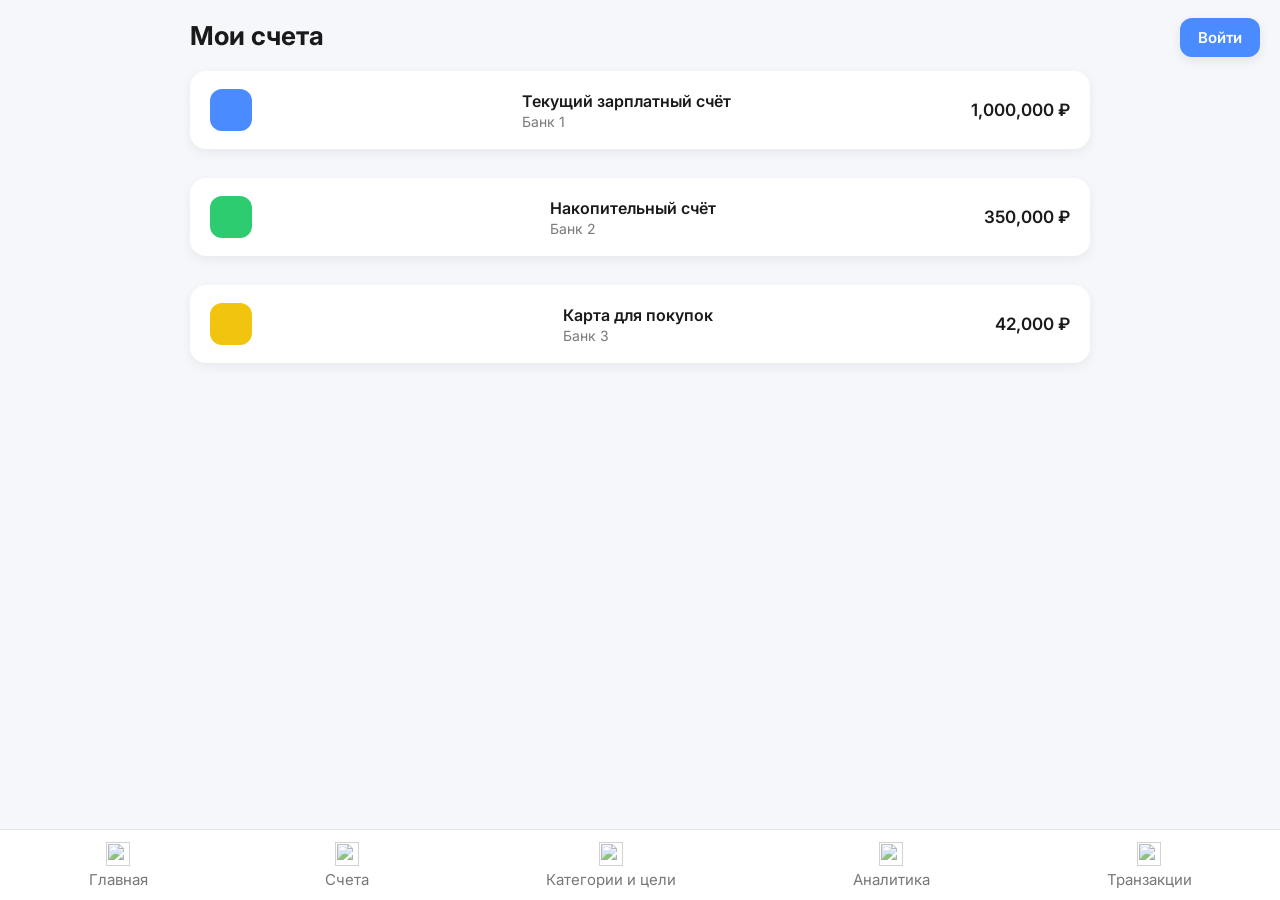
==== accounts.html @ 8734b069 "Add files via upload" ====
<!DOCTYPE html>
<html lang="ru">
<head>
    <meta charset="UTF-8">
    <title>Мои счета</title>
    <link rel="stylesheet" href="style.css">
    <link href="https://fonts.googleapis.com/css2?family=Inter:wght@400;500;600;700&display=swap" rel="stylesheet">
</head>

<body data-page="accounts">

    <div class="page-content">

        <h1 class="page-title">Мои счета</h1>

        <section class="accounts-list">

            <!-- Счета будут подставляться динамически через JS -->
            <!-- Пример статичных карточек (можно удалить, если JS сам рендерит) -->

            <div class="account-card">
                <div class="acc-icon blue"></div>
                <div class="account-info">
                    <div class="acc-title">Текущий зарплатный счёт</div>
                    <div class="acc-bank">Банк 1</div>
                </div>
                <div class="acc-value">1 000 000 ₽</div>
            </div>

            <div class="account-card">
                <div class="acc-icon green"></div>
                <div class="account-info">
                    <div class="acc-title">Накопительный счёт</div>
                    <div class="acc-bank">Банк 2</div>
                </div>
                <div class="acc-value">350 000 ₽</div>
            </div>

            <div class="account-card">
                <div class="acc-icon yellow"></div>
                <div class="account-info">
                    <div class="acc-title">Карта для покупок</div>
                    <div class="acc-bank">Банк 3</div>
                </div>
                <div class="acc-value">42 000 ₽</div>
            </div>

        </section>

    </div>

    <!-- Новый navbar -->
    <div id="navbar"></div>

    <script src="script.js"></script>
    <script>
        fetch("components/navbar.html")
            .then(res => res.text())
            .then(html => {
                document.getElementById("navbar").innerHTML = html;
            });
    </script>

</body>
</html>
---- style.css ----
:root {
    /* Основные цвета */
    --blue: #4A8BFF;
    --green: #2ECC71;
    --yellow: #F1C40F;
    --red: #E74C3C;
    --purple: #9B59B6;

    /* Текст */
    --text-main: #1A1A1A;
    --text-muted: #7A7A7A;

    /* Фон */
    --bg: #F5F7FA;
    --white: #FFFFFF;

    /* Тени */
    --shadow-sm: 0 2px 6px rgba(0,0,0,0.05);
    --shadow-md: 0 4px 12px rgba(0,0,0,0.08);
    --shadow-lg: 0 6px 16px rgba(0,0,0,0.12);

    /* Скругления */
    --radius-sm: 10px;
    --radius-md: 14px;
    --radius-lg: 16px;

    /* Отступы */
    --space-xs: 6px;
    --space-sm: 10px;
    --space-md: 16px;
    --space-lg: 22px;
    --space-xl: 28px;
}

/* БАЗОВЫЕ СТИЛИ */

body {
    margin: 0;
    padding: 0;
    font-family: "Inter", sans-serif;
    background: #f2f4f7;
    color: #222;
}

.page-content {
    padding: 20px;
    padding-bottom: 100px;
    max-width: 900px;
    margin: 0 auto;
}

.block {
    background: #ffffff;
    padding: 20px;
    border-radius: 16px;
    margin-bottom: 20px;
    box-shadow: 0 4px 12px rgba(0,0,0,0.05);
}

.block h2,
.block h3 {
    margin: 0 0 12px 0;
    font-size: 20px;
    font-weight: 600;
}

/* НИЖНЕЕ МЕНЮ (NAVBAR) */

.bottom-nav {
    position: fixed;
    bottom: 0;
    left: 0;
    width: 100%;
    height: 70px;
    background: #ffffff;
    border-top: 1px solid #e5e5e5;
    display: flex;
    justify-content: space-around;
    align-items: center;
    z-index: 100;
}

.nav-item {
    display: flex;
    flex-direction: column;
    align-items: center;
    text-decoration: none;
    color: #777;
    font-size: 13px;
}

.nav-item.active {
    color: #4a8bff;
}

.nav-icon {
    width: 24px;
    height: 24px;
    margin-bottom: 4px;
    opacity: 0.7;
}

.nav-item.active .nav-icon {
    opacity: 1;
}

/* ГЛАВНАЯ СТРАНИЦА */

/* Общий баланс */
.balance-block {
    text-align: center;
}

.balance-value {
    font-size: 32px;
    font-weight: 700;
    margin: 10px 0;
}

.balance-link {
    color: #4a8bff;
    font-size: 16px;
    cursor: pointer;
}

/* Доходы и расходы */
.income-expense {
    display: flex;
    justify-content: space-between;
    gap: 20px;
}

.income, .expense {
    width: 48%;
}

.value {
    font-size: 24px;
    font-weight: 700;
}

.green {
    color: #2ecc71;
}

.red {
    color: #e74c3c;
}

.percent {
    font-size: 16px;
    margin-top: 4px;
}

.up {
    color: #2ecc71;
}

.down {
    color: #e74c3c;
}

/* План расходов */
.plan-line {
    width: 100%;
    height: 10px;
    background: #e6e6e6;
    border-radius: 10px;
    margin: 10px 0;
}

.plan-fill {
    height: 10px;
    background: #4a8bff;
    border-radius: 10px;
}

.plan-text {
    font-size: 14px;
    color: #555;
}

/* Мои счета */
.account-card {
    display: flex;
    align-items: center;
    background: #f7f9ff;
    padding: 15px;
    border-radius: 12px;
    margin-bottom: 12px;
}

.acc-icon {
    width: 40px;
    height: 40px;
    border-radius: 12px;
    margin-right: 15px;
}

.acc-icon.blue { background: #4a8bff; }
.acc-icon.green { background: #2ecc71; }
.acc-icon.yellow { background: #f1c40f; }

.acc-info {
    flex-grow: 1;
}

.acc-title {
    font-weight: 600;
}

.acc-bank {
    font-size: 14px;
    color: #777;
}

.acc-value {
    font-weight: 700;
}

/* Категории */
.cat-item {
    display: flex;
    justify-content: space-between;
    padding: 8px 0;
    border-bottom: 1px solid #eee;
}

.cat-item:last-child {
    border-bottom: none;
}

/* Цели */
.goal-card {
    background: #f7f9ff;
    padding: 15px;
    border-radius: 12px;
    margin-bottom: 12px;
}

.goal-title {
    font-weight: 600;
    margin-bottom: 8px;
}

.goal-progress {
    width: 100%;
    height: 10px;
    background: #e6e6e6;
    border-radius: 10px;
    margin-bottom: 8px;
}

.goal-fill {
    height: 10px;
    background: #4a8bff;
    border-radius: 10px;
}

.goal-text {
    font-size: 14px;
    color: #555;
}

/* Последние транзакции */
.tr-item {
    display: flex;
    justify-content: space-between;
    padding: 10px 0;
    border-bottom: 1px solid #eee;
}

.tr-item:last-child {
    border-bottom: none;
}

/* ЛОГИН РЕГИСТРАЦИЯ */

.auth-page {
    background: #f2f4f7;
    height: 100vh;
    display: flex;
    justify-content: center;
    align-items: center;
}

.auth-container {
    width: 900px;
    background: #fff;
    border-radius: 20px;
    display: flex;
    overflow: hidden;
    box-shadow: 0 4px 20px rgba(0,0,0,0.1);
}

.auth-left {
    width: 50%;
    padding: 40px;
}

.auth-right {
    width: 50%;
    background: #4a8bff;
    color: #fff;
    padding: 40px;
    text-align: center;
}

.auth-title {
    font-size: 28px;
    font-weight: 700;
}

.auth-subtitle {
    margin-bottom: 20px;
}

.auth-tabs {
    display: flex;
    gap: 20px;
    margin-bottom: 20px;
}

.auth-tab {
    font-size: 16px;
    color: #777;
    cursor: pointer;
}

.auth-tab.active {
    color: #4a8bff;
    font-weight: 600;
}

.auth-form label {
    display: block;
    margin-top: 15px;
    font-size: 14px;
}

.auth-form input {
    width: 100%;
    padding: 12px;
    border-radius: 10px;
    border: 1px solid #ddd;
    margin-top: 5px;
}

.auth-btn {
    width: 100%;
    padding: 14px;
    background: #4a8bff;
    color: #fff;
    border: none;
    border-radius: 12px;
    margin-top: 20px;
    cursor: pointer;
    font-size: 16px;
}

.auth-btn:hover {
    background: #3a78e0;
}

.login-btn-top {
    position: fixed;
    top: 18px;
    right: 20px;
    z-index: 999;

    background: var(--blue);
    color: #fff;
    padding: 10px 18px;
    border-radius: 12px;

    font-size: 15px;
    font-weight: 600;
    text-decoration: none;

    box-shadow: var(--shadow-md);
    transition: 0.2s ease;
}

.login-btn-top:hover {
    background: #3A78E0;
    box-shadow: var(--shadow-lg);
}

/* На страницах логина/регистрации кнопку скрываем */
.auth-page .login-btn-top {
    display: none;
}


/* СТРАНИЦА СЧЕТА (accounts.html) */

.page-title {
    font-size: 26px;
    font-weight: 700;
    margin-bottom: 20px;
}

.accounts-list {
    display: flex;
    flex-direction: column;
    gap: 15px;
}

.account-card {
    display: flex;
    align-items: center;
    background: #f7f9ff;
    padding: 15px;
    border-radius: 12px;
    margin-bottom: 12px;
}

.acc-icon {
    width: 40px;
    height: 40px;
    border-radius: 12px;
    margin-right: 15px;
}

.acc-icon.blue { background: #4a8bff; }
.acc-icon.green { background: #2ecc71; }
.acc-icon.yellow { background: #f1c40f; }

.acc-info {
    flex-grow: 1;
}

.acc-title {
    font-weight: 600;
}

.acc-bank {
    font-size: 14px;
    color: #777;
}

.acc-value {
    font-weight: 700;
}

/* СТРАНИЦА КАТЕГОРИИ И ЦЕЛИ */

/* Заголовок страницы */
.page-title {
    font-size: 26px;
    font-weight: 700;
    margin-bottom: 20px;
}

/* Контейнер категорий */
.categories-list {
    display: flex;
    flex-direction: column;
    gap: 12px;
}

/* Элемент категории */
.category-card {
    background: #ffffff;
    padding: 15px;
    border-radius: 14px;
    display: flex;
    justify-content: space-between;
    align-items: center;
    box-shadow: 0 4px 12px rgba(0,0,0,0.05);
}

.category-left {
    display: flex;
    align-items: center;
    gap: 12px;
}

.category-icon {
    width: 40px;
    height: 40px;
    border-radius: 12px;
}

.category-icon.red { background: #e74c3c; }
.category-icon.green { background: #2ecc71; }
.category-icon.blue { background: #4a8bff; }
.category-icon.yellow { background: #f1c40f; }
.category-icon.purple { background: #9b59b6; }

.category-info {
    display: flex;
    flex-direction: column;
}

.category-title {
    font-size: 16px;
    font-weight: 600;
}

.category-percent {
    font-size: 14px;
    color: #777;
}

/* Цели */
.goals-list {
    display: flex;
    flex-direction: column;
    gap: 15px;
}

.goal-card {
    background: #ffffff;
    padding: 15px;
    border-radius: 14px;
    box-shadow: 0 4px 12px rgba(0,0,0,0.05);
}

.goal-title {
    font-size: 16px;
    font-weight: 600;
    margin-bottom: 8px;
}

.goal-progress {
    width: 100%;
    height: 10px;
    background: #e6e6e6;
    border-radius: 10px;
    margin-bottom: 8px;
}

.goal-fill {
    height: 10px;
    background: #4a8bff;
    border-radius: 10px;
}

.goal-text {
    font-size: 14px;
    color: #555;
}

/* СТРАНИЦА АНАЛИТИКА */

/* Заголовок страницы */
.page-title {
    font-size: 26px;
    font-weight: 700;
    margin-bottom: 20px;
}

/* Контейнер аналитики */
.analytics-block {
    display: flex;
    flex-direction: column;
    gap: 20px;
}

/* Карточка аналитики */
.analytics-card {
    background: #ffffff;
    padding: 20px;
    border-radius: 16px;
    box-shadow: 0 4px 12px rgba(0,0,0,0.05);
}

/* Заголовок блока */
.analytics-card h3 {
    margin: 0 0 12px 0;
    font-size: 20px;
    font-weight: 600;
}

/* Подписи под графиками */
.chart-info {
    font-size: 14px;
    color: #777;
    margin-top: 10px;
}

/* Легенда графиков */
.chart-legend {
    display: flex;
    gap: 15px;
    margin-top: 10px;
}

.legend-item {
    display: flex;
    align-items: center;
    gap: 6px;
    font-size: 14px;
}

.legend-color {
    width: 14px;
    height: 14px;
    border-radius: 4px;
}

.legend-green { background: #2ecc71; }
.legend-red { background: #e74c3c; }
.legend-blue { background: #4a8bff; }
.legend-yellow { background: #f1c40f; }
.legend-purple { background: #9b59b6; }

/* Карточки статистики */
.stats-grid {
    display: grid;
    grid-template-columns: repeat(2, 1fr);
    gap: 15px;
}

.stat-card {
    background: #f7f9ff;
    padding: 15px;
    border-radius: 14px;
    text-align: center;
}

.stat-title {
    font-size: 14px;
    color: #777;
}

.stat-value {
    font-size: 22px;
    font-weight: 700;
    margin-top: 6px;
}

/* Таблица категорий */
.analytics-table {
    width: 100%;
    border-collapse: collapse;
    margin-top: 10px;
}

.analytics-table th,
.analytics-table td {
    padding: 10px 0;
    border-bottom: 1px solid #eee;
    font-size: 14px;
}

.analytics-table th {
    text-align: left;
    color: #777;
    font-weight: 600;
}

.analytics-table td:last-child {
    text-align: right;
    font-weight: 600;
}

/* Прогресс-бары категорий */
.cat-progress {
    width: 100%;
    height: 8px;
    background: #e6e6e6;
    border-radius: 10px;
    margin-top: 6px;
}

.cat-fill {
    height: 8px;
    border-radius: 10px;
}

.cat-fill.green { background: #2ecc71; }
.cat-fill.red { background: #e74c3c; }
.cat-fill.blue { background: #4a8bff; }
.cat-fill.yellow { background: #f1c40f; }
.cat-fill.purple { background: #9b59b6; }

/* Графики Chart.js */
canvas {
    width: 100% !important;
    height: auto !important;
    margin-top: 10px;
}

/*  СТРАНИЦА ТРАНЗАКЦИИ */

/* Заголовок страницы */
.page-title {
    font-size: 26px;
    font-weight: 700;
    margin-bottom: 20px;
}

/* Контейнер списка транзакций */
.transactions-list {
    display: flex;
    flex-direction: column;
    gap: 15px;
}

/* Карточка транзакции */
.transaction-card {
    background: #ffffff;
    padding: 15px;
    border-radius: 14px;
    display: flex;
    justify-content: space-between;
    align-items: center;
    box-shadow: 0 4px 12px rgba(0,0,0,0.05);
}

/* Левая часть */
.transaction-left {
    display: flex;
    align-items: center;
    gap: 12px;
}

/* Иконка категории */
.transaction-icon {
    width: 40px;
    height: 40px;
    border-radius: 12px;
}

.transaction-icon.red { background: #e74c3c; }
.transaction-icon.green { background: #2ecc71; }
.transaction-icon.blue { background: #4a8bff; }
.transaction-icon.yellow { background: #f1c40f; }
.transaction-icon.purple { background: #9b59b6; }

/* Информация о транзакции */
.transaction-info {
    display: flex;
    flex-direction: column;
}

.transaction-title {
    font-size: 16px;
    font-weight: 600;
}

.transaction-subtitle {
    font-size: 14px;
    color: #777;
}

/* Сумма */
.transaction-amount {
    font-size: 18px;
    font-weight: 700;
}

.transaction-amount.red {
    color: #e74c3c;
}

.transaction-amount.green {
    color: #2ecc71;
}

/* Фильтры */
.filters-block {
    background: #ffffff;
    padding: 15px;
    border-radius: 14px;
    margin-bottom: 20px;
    box-shadow: 0 4px 12px rgba(0,0,0,0.05);
}

.filters-title {
    font-size: 18px;
    font-weight: 600;
    margin-bottom: 12px;
}

.filters-row {
    display: flex;
    gap: 10px;
}

.filter-select {
    flex: 1;
    padding: 12px;
    border-radius: 10px;
    border: 1px solid #ddd;
    background: #f7f9ff;
    font-size: 14px;
}

/* Дата */
.transaction-date {
    font-size: 14px;
    color: #999;
    margin-bottom: 6px;
}

/* Разделитель по датам */
.date-divider {
    font-size: 14px;
    font-weight: 600;
    color: #555;
    margin: 15px 0 5px 0;
}

/*  БАЗОВЫЕ КАРТОЧКИ */

.card,
.account-card,
.category-card,
.goal-card,
.transaction-card {
    background: #ffffff;
    border-radius: 16px;
    padding: 18px 20px;
    margin-bottom: 14px;

    display: flex;
    align-items: center;
    justify-content: space-between;

    box-shadow: 0 4px 12px rgba(0,0,0,0.06);
    transition: transform 0.15s ease, box-shadow 0.15s ease;
}

.card:hover,
.account-card:hover,
.category-card:hover,
.goal-card:hover,
.transaction-card:hover {
    transform: translateY(-2px);
    box-shadow: 0 6px 16px rgba(0,0,0,0.10);
}

/* ИКОНКИ */

.acc-icon,
.category-icon,
.transaction-icon {
    width: 42px;
    height: 42px;
    border-radius: 12px;
    flex-shrink: 0;
}

/* Цвета как в твоём UI */
.acc-icon.blue,
.category-icon.blue,
.transaction-icon.blue { background: #4A8BFF; }

.acc-icon.green,
.category-icon.green,
.transaction-icon.green { background: #2ECC71; }

.acc-icon.yellow,
.category-icon.yellow,
.transaction-icon.yellow { background: #F1C40F; }

.acc-icon.red,
.category-icon.red,
.transaction-icon.red { background: #E74C3C; }

.acc-icon.purple,
.category-icon.purple,
.transaction-icon.purple { background: #9B59B6; }

/* ТЕКСТ В КАРТОЧКАХ */

.account-info,
.category-info,
.transaction-info {
    margin-left: 14px;
    display: flex;
    flex-direction: column;
}

.acc-title,
.category-title,
.transaction-title {
    font-size: 16px;
    font-weight: 600;
    color: #1A1A1A;
}

.acc-bank,
.category-percent,
.transaction-subtitle {
    font-size: 14px;
    color: #7A7A7A;
    margin-top: 2px;
}

/* СУММЫ */

.acc-value,
.transaction-amount {
    font-size: 17px;
    font-weight: 600;
}

.transaction-amount.green { color: #2ECC71; }
.transaction-amount.red { color: #E74C3C; }

body {
    font-family: 'Inter', sans-serif;
    background: #F5F7FA;
    color: #1A1A1A;
    margin: 0;
    padding: 0;
}

/* Заголовки */
h1, h2, h3 {
    font-weight: 700;
    margin: 0 0 12px 0;
    color: #1A1A1A;
}

h1 { font-size: 26px; }
h2 { font-size: 22px; }
h3 { font-size: 18px; }

/* Обычный текст */
p, span, div {
    font-size: 15px;
    font-weight: 400;
}

/* Второстепенный текст */
.text-muted {
    color: #7A7A7A;
    font-size: 14px;
}

/* Жирный текст */
.text-bold {
    font-weight: 600;
}
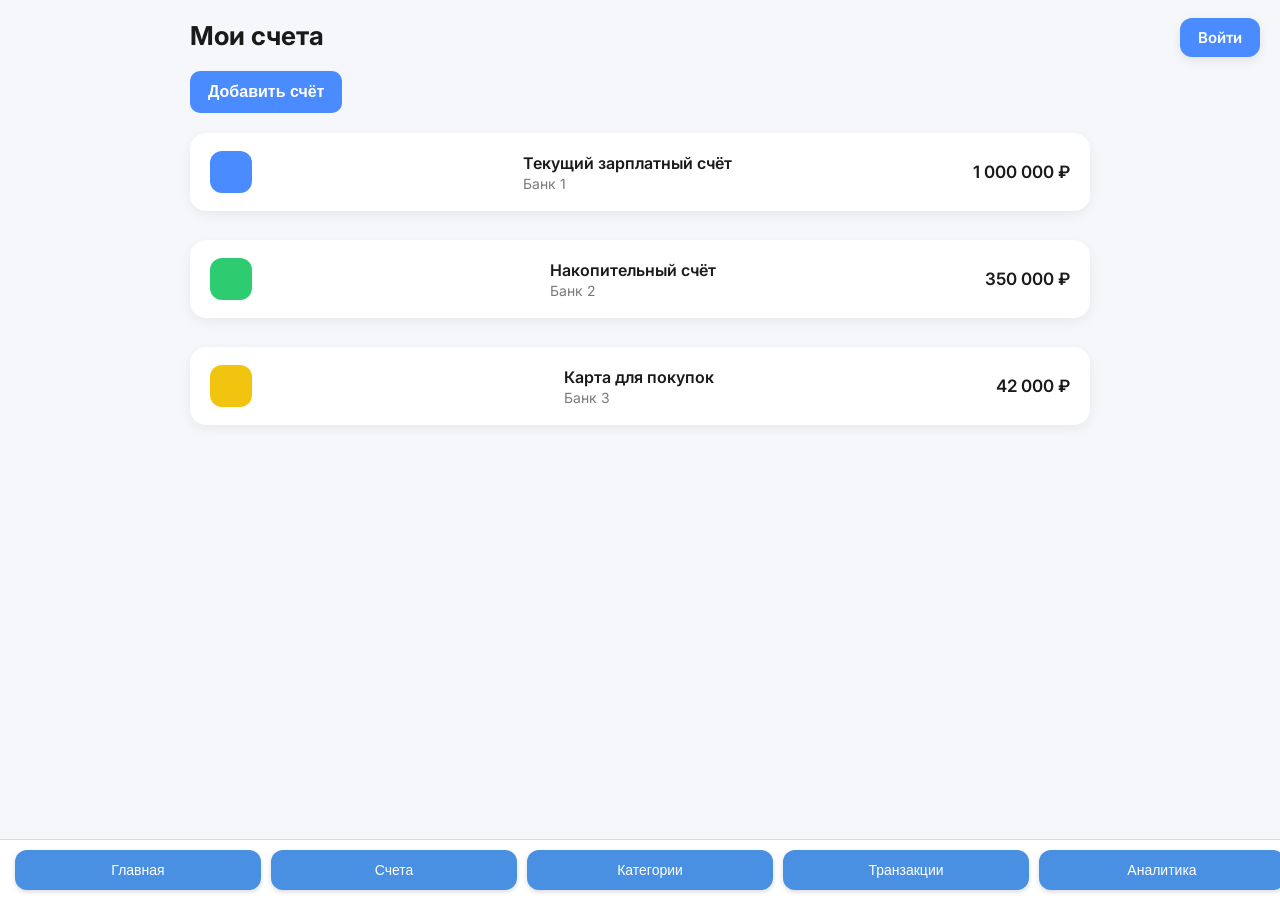
==== commit 9a81d1bc: "Add files via upload" ====
--- a/accounts.html
+++ b/accounts.html
@@ -12,6 +12,8 @@
     <div class="page-content">
 
         <h1 class="page-title">Мои счета</h1>
+
+        <button class="btn-add-account" id="addAccountBtn">Добавить счёт</button>
 
         <section class="accounts-list">
 
@@ -49,10 +51,35 @@
 
     </div>
 
-    <!-- Новый navbar -->
     <div id="navbar"></div>
 
-    <script src="script.js"></script>
+    <div class="modal" id="accountModal">
+    <div class="modal-content">
+        <h2 id="modalTitle">Новый счёт</h2>
+
+        <label>Название счёта</label>
+        <input type="text" id="accountName">
+
+        <label>Банк</label>
+        <input type="text" id="accountBank">
+
+        <label>Цвет</label>
+        <select id="accountColor">
+            <option value="blue">Синий</option>
+            <option value="green">Зелёный</option>
+            <option value="yellow">Жёлтый</option>
+            <option value="red">Красный</option>
+            <option value="purple">Фиолетовый</option>
+        </select>
+
+        <div class="modal-actions">
+            <button id="saveAccountBtn">Сохранить</button>
+            <button id="cancelAccountBtn">Отмена</button>
+        </div>
+    </div>
+</div>
+
+<script src="script.js"></script>
     <script>
         fetch("components/navbar.html")
             .then(res => res.text())
--- a/style.css
+++ b/style.css
@@ -66,42 +66,34 @@
 
 /* НИЖНЕЕ МЕНЮ (NAVBAR) */
 
-.bottom-nav {
-    position: fixed;
-    bottom: 0;
-    left: 0;
-    width: 100%;
-    height: 70px;
-    background: #ffffff;
-    border-top: 1px solid #e5e5e5;
-    display: flex;
-    justify-content: space-around;
-    align-items: center;
-    z-index: 100;
-}
-
-.nav-item {
-    display: flex;
-    flex-direction: column;
-    align-items: center;
-    text-decoration: none;
-    color: #777;
-    font-size: 13px;
-}
-
-.nav-item.active {
-    color: #4a8bff;
-}
-
-.nav-icon {
-    width: 24px;
-    height: 24px;
-    margin-bottom: 4px;
-    opacity: 0.7;
-}
-
-.nav-item.active .nav-icon {
-    opacity: 1;
+.navbar {
+  position: fixed;
+  bottom: 0;
+  left: 0;
+  width: 100%;
+  display: flex;
+  justify-content: space-around;
+  background: #fff;
+  padding: 10px;
+  border-top: 1px solid #ddd;
+  z-index: 10;
+}
+
+.navbar button {
+  background: #4a90e2;
+  color: white;
+  padding: 12px 18px;
+  border-radius: 12px;
+  font-size: 14px;
+  flex: 1;
+  margin: 0 5px;
+  box-shadow: 0 2px 5px rgba(0,0,0,0.15);
+  border: none;
+  cursor: pointer;
+}
+
+.navbar button:hover {
+  background: #3a78c4;
 }
 
 /* ГЛАВНАЯ СТРАНИЦА */
@@ -409,11 +401,14 @@
 .account-card {
     display: flex;
     align-items: center;
-    background: #f7f9ff;
+    gap: 15px;
     padding: 15px;
     border-radius: 12px;
+    background: #fff;
     margin-bottom: 12px;
-}
+    box-shadow: 0 2px 6px rgba(0,0,0,0.05);
+}
+
 
 .acc-icon {
     width: 40px;
@@ -844,27 +839,6 @@
     flex-shrink: 0;
 }
 
-/* Цвета как в твоём UI */
-.acc-icon.blue,
-.category-icon.blue,
-.transaction-icon.blue { background: #4A8BFF; }
-
-.acc-icon.green,
-.category-icon.green,
-.transaction-icon.green { background: #2ECC71; }
-
-.acc-icon.yellow,
-.category-icon.yellow,
-.transaction-icon.yellow { background: #F1C40F; }
-
-.acc-icon.red,
-.category-icon.red,
-.transaction-icon.red { background: #E74C3C; }
-
-.acc-icon.purple,
-.category-icon.purple,
-.transaction-icon.purple { background: #9B59B6; }
-
 /* ТЕКСТ В КАРТОЧКАХ */
 
 .account-info,
@@ -936,4 +910,131 @@
 /* Жирный текст */
 .text-bold {
     font-weight: 600;
-}+}
+
+
+/* Кнопка "Добавить счёт" */
+.btn-add-account {
+    background: var(--blue);
+    color: #fff;
+    padding: 12px 18px;
+    border-radius: 10px;
+    border: none;
+    font-size: 16px;
+    font-weight: 600;
+    cursor: pointer;
+    margin-bottom: 20px;
+    transition: 0.2s;
+}
+
+.btn-add-account:hover {
+    background: #0056d6;
+}
+
+/* Кнопки действий в карточке */
+.acc-actions {
+    display: flex;
+    gap: 10px;
+    margin-left: auto;
+}
+
+.acc-actions button {
+    background: #f2f2f2;
+    border: none;
+    padding: 6px 10px;
+    border-radius: 8px;
+    cursor: pointer;
+    font-size: 16px;
+    transition: 0.2s;
+}
+
+.acc-actions button:hover {
+    background: #e0e0e0;
+}
+
+.acc-actions .delete-account:hover {
+    background: #ffdddd;
+}
+
+.acc-actions .edit-account:hover {
+    background: #ddeaff;
+}
+
+/* Модальное окно */
+.modal {
+    position: fixed;
+    top: 0;
+    left: 0;
+    width: 100%;
+    height: 100%;
+    background: rgba(0,0,0,0.45);
+    display: none;
+    justify-content: center;
+    align-items: center;
+    z-index: 999;
+}
+
+/* Контент модального окна */
+.modal-content {
+    background: #fff;
+    padding: 25px;
+    border-radius: 14px;
+    width: 360px;
+    display: flex;
+    flex-direction: column;
+    gap: 12px;
+    animation: modalShow 0.25s ease;
+}
+
+@keyframes modalShow {
+    from { transform: translateY(-20px); opacity: 0; }
+    to   { transform: translateY(0); opacity: 1; }
+}
+
+.modal-content h2 {
+    margin: 0 0 10px 0;
+    font-size: 20px;
+    font-weight: 700;
+}
+
+/* Поля формы */
+.modal-content input,
+.modal-content select {
+    padding: 10px;
+    border-radius: 8px;
+    border: 1px solid #ccc;
+    font-size: 15px;
+}
+
+/* Кнопки в модальном окне */
+.modal-actions {
+    display: flex;
+    justify-content: space-between;
+    margin-top: 10px;
+}
+
+.modal-actions button {
+    padding: 10px 16px;
+    border-radius: 8px;
+    border: none;
+    cursor: pointer;
+    font-weight: 600;
+    transition: 0.2s;
+}
+
+#saveAccountBtn {
+    background: var(--green);
+    color: #fff;
+}
+
+#saveAccountBtn:hover {
+    background: #0f9f4f;
+}
+
+#cancelAccountBtn {
+    background: #ddd;
+}
+
+#cancelAccountBtn:hover {
+    background: #ccc;
+}
